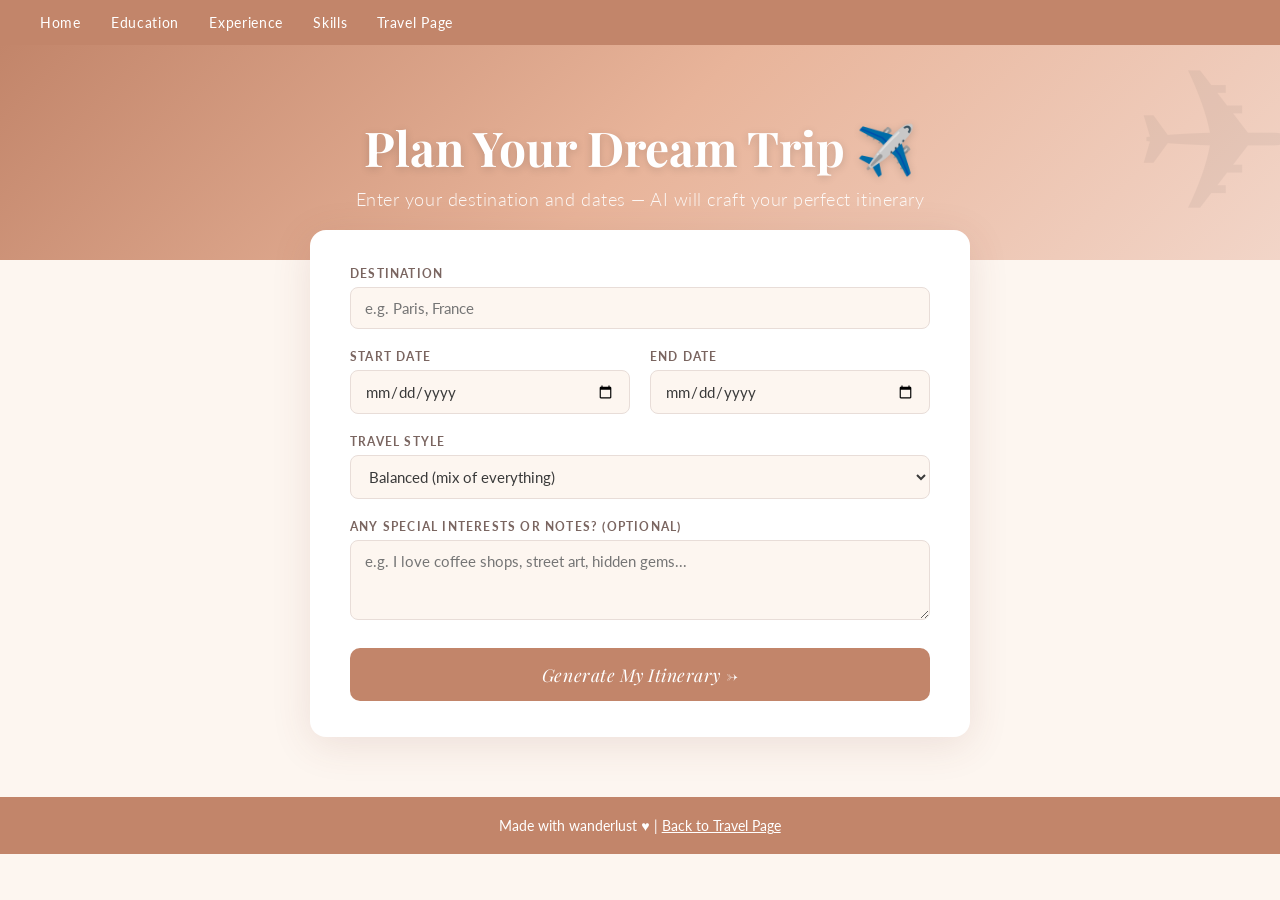
==== app.html @ 73e31652 "Add files via upload" ====
<!DOCTYPE html>
<html lang="en">
<head>
<meta charset="UTF-8">
<meta name="viewport" content="width=device-width, initial-scale=1.0">
<title>Travel Itinerary Generator</title>
<link href="https://fonts.googleapis.com/css2?family=Playfair+Display:ital,wght@0,400;0,700;1,400&family=Lato:wght@300;400;700&display=swap" rel="stylesheet">
<style>
  * { margin: 0; padding: 0; box-sizing: border-box; }

  :root {
    --cream: #fdf6f0;
    --terracotta: #c2856a;
    --terracotta-dark: #a8694f;
    --wine: #7a3b2e;
    --blush: #f2d5c8;
    --text: #3a3a3a;
    --muted: #7a6560;
  }

  body {
    font-family: 'Lato', sans-serif;
    background-color: var(--cream);
    color: var(--text);
    min-height: 100vh;
  }

  /* NAV */
  nav {
    background-color: var(--terracotta);
    padding: 14px 40px;
    display: flex;
    gap: 30px;
  }
  nav a {
    color: #fff;
    text-decoration: none;
    font-size: 14px;
    letter-spacing: 0.05em;
  }
  nav a:hover { text-decoration: underline; }

  /* HERO */
  .hero {
    background: linear-gradient(135deg, #c2856a 0%, #e8b49a 50%, #f2d5c8 100%);
    padding: 70px 20px 50px;
    text-align: center;
    position: relative;
    overflow: hidden;
  }
  .hero::before {
    content: '✈';
    position: absolute;
    font-size: 200px;
    opacity: 0.06;
    top: -30px;
    right: -20px;
  }
  .hero h1 {
    font-family: 'Playfair Display', serif;
    font-size: 3rem;
    color: #fff;
    margin-bottom: 10px;
    text-shadow: 0 2px 8px rgba(0,0,0,0.15);
  }
  .hero p {
    color: rgba(255,255,255,0.9);
    font-size: 1.1rem;
    font-weight: 300;
    letter-spacing: 0.03em;
  }

  /* FORM CARD */
  .form-container {
    max-width: 700px;
    margin: -30px auto 0;
    padding: 0 20px 60px;
    position: relative;
    z-index: 1;
  }

  .card {
    background: #fff;
    border-radius: 16px;
    padding: 36px 40px;
    box-shadow: 0 8px 40px rgba(122,59,46,0.12);
  }

  .form-grid {
    display: grid;
    grid-template-columns: 1fr 1fr;
    gap: 20px;
    margin-bottom: 20px;
  }

  .form-group {
    display: flex;
    flex-direction: column;
    gap: 6px;
  }
  .form-group.full { grid-column: 1 / -1; }

  label {
    font-size: 12px;
    font-weight: 700;
    letter-spacing: 0.1em;
    text-transform: uppercase;
    color: var(--muted);
  }

  input, select, textarea {
    border: 1.5px solid #e8ddd8;
    border-radius: 8px;
    padding: 11px 14px;
    font-family: 'Lato', sans-serif;
    font-size: 15px;
    color: var(--text);
    background: var(--cream);
    transition: border-color 0.2s;
    outline: none;
  }
  input:focus, select:focus, textarea:focus {
    border-color: var(--terracotta);
  }
  textarea { resize: vertical; min-height: 80px; }

  .generate-btn {
    width: 100%;
    background: var(--terracotta);
    color: #fff;
    border: none;
    border-radius: 10px;
    padding: 15px;
    font-family: 'Playfair Display', serif;
    font-size: 1.1rem;
    font-style: italic;
    cursor: pointer;
    letter-spacing: 0.03em;
    transition: background 0.2s, transform 0.1s;
    margin-top: 8px;
  }
  .generate-btn:hover { background: var(--terracotta-dark); }
  .generate-btn:active { transform: scale(0.98); }
  .generate-btn:disabled { background: #ccc; cursor: not-allowed; }

  /* RESULT */
  #result-section {
    max-width: 700px;
    margin: 0 auto;
    padding: 0 20px 80px;
    display: none;
  }

  #result-section h2 {
    font-family: 'Playfair Display', serif;
    font-size: 1.8rem;
    color: var(--wine);
    margin-bottom: 20px;
    text-align: center;
  }

  .itinerary-output {
    background: #fff;
    border-radius: 16px;
    padding: 36px 40px;
    box-shadow: 0 8px 40px rgba(122,59,46,0.12);
    line-height: 1.8;
    font-size: 15px;
    color: var(--text);
    white-space: pre-wrap;
  }

  /* Day headings inside output */
  .itinerary-output h3 {
    font-family: 'Playfair Display', serif;
    color: var(--wine);
    font-size: 1.2rem;
    margin: 20px 0 8px;
    border-left: 4px solid var(--terracotta);
    padding-left: 12px;
  }

  /* Loading spinner */
  .loader {
    display: none;
    text-align: center;
    padding: 30px;
    color: var(--muted);
    font-style: italic;
  }
  .loader span {
    display: inline-block;
    animation: pulse 1.2s ease-in-out infinite;
  }
  @keyframes pulse {
    0%, 100% { opacity: 1; }
    50% { opacity: 0.3; }
  }

  /* Footer */
  footer {
    background: var(--terracotta);
    color: #fff;
    text-align: center;
    padding: 20px;
    font-size: 14px;
  }
  footer a { color: #fff; text-decoration: underline; }

  @media (max-width: 560px) {
    .form-grid { grid-template-columns: 1fr; }
    .card, .itinerary-output { padding: 24px 20px; }
    .hero h1 { font-size: 2rem; }
  }
</style>
</head>
<body>

<nav>
  <a href="index.html">Home</a>
  <a href="education.html">Education</a>
  <a href="experience.html">Experience</a>
  <a href="skills.html">Skills</a>
  <a href="scratch.html">Travel Page</a>
</nav>

<div class="hero">
  <h1>Plan Your Dream Trip ✈️</h1>
  <p>Enter your destination and dates — AI will craft your perfect itinerary</p>
</div>

<div class="form-container">
  <div class="card">
    <div class="form-grid">
      <div class="form-group full">
        <label>Destination</label>
        <input type="text" id="destination" placeholder="e.g. Paris, France" />
      </div>
      <div class="form-group">
        <label>Start Date</label>
        <input type="date" id="start-date" />
      </div>
      <div class="form-group">
        <label>End Date</label>
        <input type="date" id="end-date" />
      </div>
      <div class="form-group full">
        <label>Travel Style</label>
        <select id="style">
          <option value="balanced">Balanced (mix of everything)</option>
          <option value="cultural">Cultural & Historical</option>
          <option value="foodie">Foodie & Local Markets</option>
          <option value="adventure">Adventure & Outdoors</option>
          <option value="luxury">Luxury & Relaxation</option>
          <option value="budget">Budget Traveler</option>
        </select>
      </div>
      <div class="form-group full">
        <label>Any special interests or notes? (optional)</label>
        <textarea id="notes" placeholder="e.g. I love coffee shops, street art, hidden gems..."></textarea>
      </div>
    </div>
    <button class="generate-btn" onclick="generateItinerary()">Generate My Itinerary →</button>
  </div>
</div>

<div id="result-section">
  <h2 id="result-title"></h2>
  <div class="loader" id="loader"><span>✈ Crafting your itinerary...</span></div>
  <div class="itinerary-output" id="itinerary-output"></div>
</div>

<footer>
  <p>Made with wanderlust ♥ | <a href="scratch.html">Back to Travel Page</a></p>
</footer>

<script>
async function generateItinerary() {
  const destination = document.getElementById('destination').value.trim();
  const startDate = document.getElementById('start-date').value;
  const endDate = document.getElementById('end-date').value;
  const style = document.getElementById('style').value;
  const notes = document.getElementById('notes').value.trim();

  if (!destination || !startDate || !endDate) {
    alert('Please fill in the destination and dates!');
    return;
  }

  if (new Date(endDate) < new Date(startDate)) {
    alert('End date must be after start date!');
    return;
  }

  const btn = document.querySelector('.generate-btn');
  btn.disabled = true;
  btn.textContent = 'Planning your trip...';

  const resultSection = document.getElementById('result-section');
  const loader = document.getElementById('loader');
  const output = document.getElementById('itinerary-output');
  const title = document.getElementById('result-title');

  resultSection.style.display = 'block';
  loader.style.display = 'block';
  output.innerHTML = '';

  const start = new Date(startDate);
  const end = new Date(endDate);
  const days = Math.round((end - start) / (1000 * 60 * 60 * 24)) + 1;

  const prompt = `Create a detailed ${days}-day travel itinerary for ${destination} from ${startDate} to ${endDate}.

Travel style: ${style}
${notes ? `Special interests: ${notes}` : ''}

For each day, provide:
- A thematic title for the day
- Morning, afternoon, and evening activities
- Specific touristic places, landmarks, restaurants, or experiences
- One practical tip for that day

Format each day clearly with "Day X — [Theme]:" as the header. Be specific, vivid, and enthusiastic. Make it feel like a real travel guide written by someone who loves ${destination}.`;

  try {
    const response = await fetch("https://api.anthropic.com/v1/messages", {
      method: "POST",
      headers: { "Content-Type": "application/json" },
      body: JSON.stringify({
        model: "claude-sonnet-4-20250514",
        max_tokens: 1000,
        messages: [{ role: "user", content: prompt }]
      })
    });

    const data = await response.json();
    const text = data.content[0].text;

    loader.style.display = 'none';
    title.textContent = `Your ${days}-Day Itinerary for ${destination}`;

    // Render with styled day headers
    const formatted = text.replace(/^(Day \d+[^:\n]*:)/gm, '<h3>$1</h3>');
    output.innerHTML = formatted;

    resultSection.scrollIntoView({ behavior: 'smooth', block: 'start' });

  } catch (err) {
    loader.style.display = 'none';
    output.innerHTML = '<p style="color:#c0392b;">Something went wrong. Please try again!</p>';
  }

  btn.disabled = false;
  btn.textContent = 'Generate My Itinerary →';
}
</script>

</body>
</html>
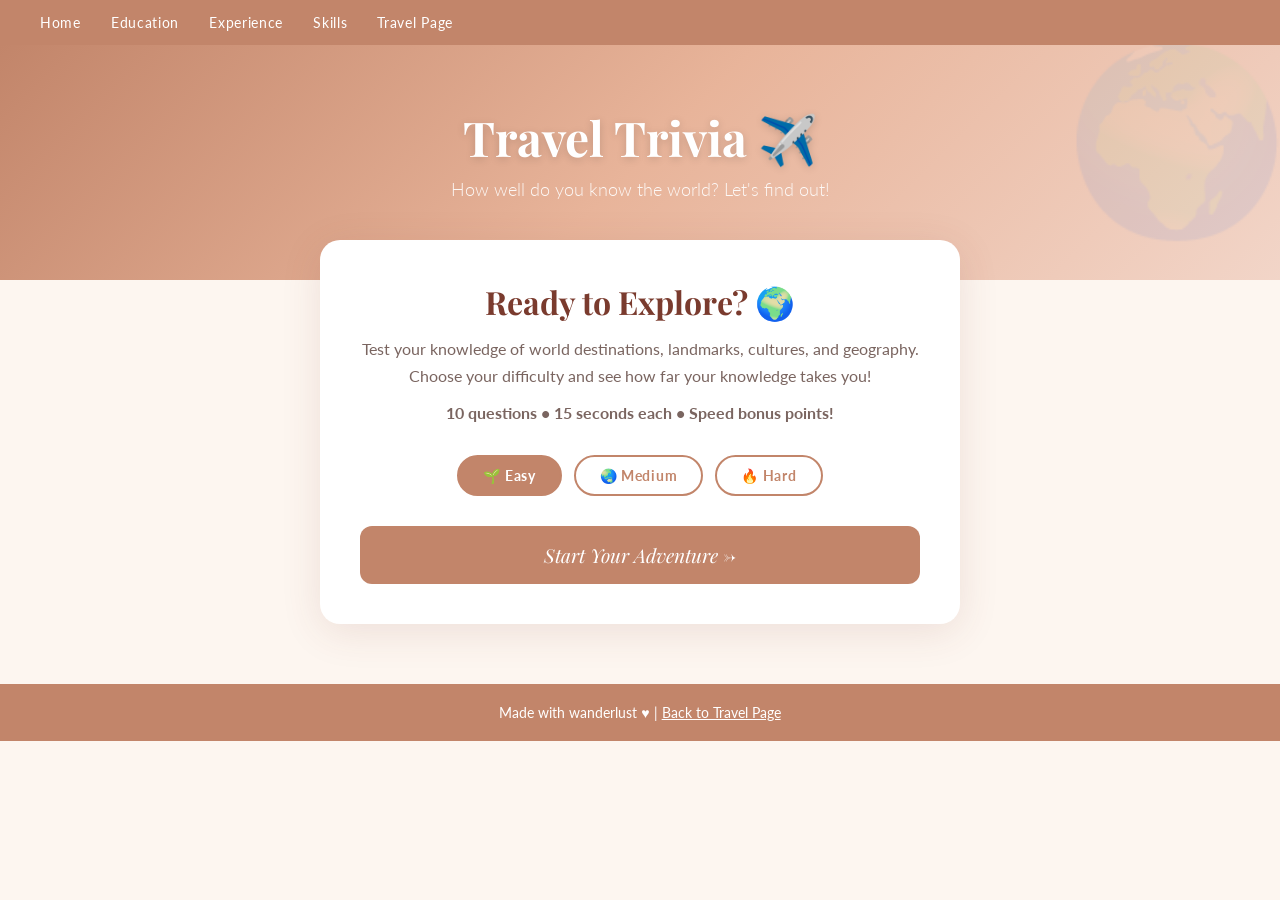
==== commit fa9c1664: "Add files via upload" ====
--- a/app.html
+++ b/app.html
@@ -3,7 +3,7 @@
 <head>
 <meta charset="UTF-8">
 <meta name="viewport" content="width=device-width, initial-scale=1.0">
-<title>Travel Itinerary Generator</title>
+<title>Travel Trivia Game</title>
 <link href="https://fonts.googleapis.com/css2?family=Playfair+Display:ital,wght@0,400;0,700;1,400&family=Lato:wght@300;400;700&display=swap" rel="stylesheet">
 <style>
   * { margin: 0; padding: 0; box-sizing: border-box; }
@@ -14,6 +14,8 @@
     --terracotta-dark: #a8694f;
     --wine: #7a3b2e;
     --blush: #f2d5c8;
+    --green: #6a9e7a;
+    --red: #c0534a;
     --text: #3a3a3a;
     --muted: #7a6560;
   }
@@ -25,7 +27,6 @@
     min-height: 100vh;
   }
 
-  /* NAV */
   nav {
     background-color: var(--terracotta);
     padding: 14px 40px;
@@ -40,21 +41,20 @@
   }
   nav a:hover { text-decoration: underline; }
 
-  /* HERO */
   .hero {
     background: linear-gradient(135deg, #c2856a 0%, #e8b49a 50%, #f2d5c8 100%);
-    padding: 70px 20px 50px;
+    padding: 60px 20px 80px;
     text-align: center;
     position: relative;
     overflow: hidden;
   }
   .hero::before {
-    content: '✈';
+    content: '🌍';
     position: absolute;
-    font-size: 200px;
-    opacity: 0.06;
-    top: -30px;
-    right: -20px;
+    font-size: 180px;
+    opacity: 0.07;
+    top: -20px;
+    right: -10px;
   }
   .hero h1 {
     font-family: 'Playfair Display', serif;
@@ -67,137 +67,227 @@
     color: rgba(255,255,255,0.9);
     font-size: 1.1rem;
     font-weight: 300;
-    letter-spacing: 0.03em;
-  }
-
-  /* FORM CARD */
-  .form-container {
-    max-width: 700px;
-    margin: -30px auto 0;
-    padding: 0 20px 60px;
+  }
+
+  .container {
+    max-width: 680px;
+    margin: -40px auto 60px;
+    padding: 0 20px;
     position: relative;
     z-index: 1;
   }
 
   .card {
     background: #fff;
-    border-radius: 16px;
-    padding: 36px 40px;
+    border-radius: 20px;
+    padding: 40px;
     box-shadow: 0 8px 40px rgba(122,59,46,0.12);
   }
 
-  .form-grid {
-    display: grid;
-    grid-template-columns: 1fr 1fr;
-    gap: 20px;
-    margin-bottom: 20px;
-  }
-
-  .form-group {
+  #start-screen { text-align: center; }
+  #start-screen h2 {
+    font-family: 'Playfair Display', serif;
+    font-size: 2rem;
+    color: var(--wine);
+    margin-bottom: 12px;
+  }
+  #start-screen p {
+    color: var(--muted);
+    margin-bottom: 10px;
+    line-height: 1.7;
+  }
+
+  .difficulty-btns {
     display: flex;
-    flex-direction: column;
-    gap: 6px;
-  }
-  .form-group.full { grid-column: 1 / -1; }
-
-  label {
-    font-size: 12px;
+    gap: 12px;
+    justify-content: center;
+    margin: 28px 0 10px;
+    flex-wrap: wrap;
+  }
+  .diff-btn {
+    padding: 10px 24px;
+    border-radius: 25px;
+    border: 2px solid var(--terracotta);
+    background: transparent;
+    color: var(--terracotta);
+    font-family: 'Lato', sans-serif;
+    font-size: 14px;
+    font-weight: 700;
+    cursor: pointer;
+    letter-spacing: 0.05em;
+    transition: all 0.2s;
+  }
+  .diff-btn:hover, .diff-btn.active {
+    background: var(--terracotta);
+    color: #fff;
+  }
+
+  .start-btn {
+    margin-top: 20px;
+    width: 100%;
+    background: var(--terracotta);
+    color: #fff;
+    border: none;
+    border-radius: 12px;
+    padding: 16px;
+    font-family: 'Playfair Display', serif;
+    font-size: 1.2rem;
+    font-style: italic;
+    cursor: pointer;
+    transition: background 0.2s, transform 0.1s;
+  }
+  .start-btn:hover { background: var(--terracotta-dark); }
+  .start-btn:active { transform: scale(0.98); }
+
+  #game-screen { display: none; }
+
+  .game-header {
+    display: flex;
+    justify-content: space-between;
+    align-items: center;
+    margin-bottom: 24px;
+  }
+  .score-badge {
+    background: var(--blush);
+    color: var(--wine);
+    padding: 6px 16px;
+    border-radius: 20px;
+    font-weight: 700;
+    font-size: 14px;
+  }
+  .question-counter { color: var(--muted); font-size: 14px; }
+
+  .timer-bar-wrap {
+    background: #f0e8e4;
+    border-radius: 8px;
+    height: 8px;
+    margin-bottom: 28px;
+    overflow: hidden;
+  }
+  .timer-bar {
+    height: 100%;
+    background: var(--terracotta);
+    border-radius: 8px;
+    transition: width 1s linear, background 0.3s;
+  }
+  .timer-bar.urgent { background: var(--red); }
+
+  .category-tag {
+    display: inline-block;
+    background: var(--blush);
+    color: var(--wine);
+    font-size: 11px;
     font-weight: 700;
     letter-spacing: 0.1em;
     text-transform: uppercase;
-    color: var(--muted);
-  }
-
-  input, select, textarea {
-    border: 1.5px solid #e8ddd8;
-    border-radius: 8px;
-    padding: 11px 14px;
+    padding: 4px 12px;
+    border-radius: 12px;
+    margin-bottom: 14px;
+  }
+
+  .question-text {
+    font-family: 'Playfair Display', serif;
+    font-size: 1.4rem;
+    color: var(--wine);
+    margin-bottom: 28px;
+    line-height: 1.5;
+  }
+
+  .answers {
+    display: grid;
+    grid-template-columns: 1fr 1fr;
+    gap: 12px;
+  }
+  .answer-btn {
+    background: var(--cream);
+    border: 2px solid #e8ddd8;
+    border-radius: 12px;
+    padding: 14px 16px;
     font-family: 'Lato', sans-serif;
-    font-size: 15px;
+    font-size: 14px;
     color: var(--text);
-    background: var(--cream);
-    transition: border-color 0.2s;
-    outline: none;
-  }
-  input:focus, select:focus, textarea:focus {
+    cursor: pointer;
+    text-align: left;
+    transition: all 0.2s;
+    line-height: 1.4;
+  }
+  .answer-btn:hover:not(:disabled) {
     border-color: var(--terracotta);
-  }
-  textarea { resize: vertical; min-height: 80px; }
-
-  .generate-btn {
+    background: #fff;
+  }
+  .answer-btn.correct {
+    background: #e8f5ec;
+    border-color: var(--green);
+    color: #2d6a3f;
+    font-weight: 700;
+  }
+  .answer-btn.wrong {
+    background: #fde8e8;
+    border-color: var(--red);
+    color: var(--red);
+  }
+  .answer-btn:disabled { cursor: default; }
+
+  .feedback {
+    margin-top: 20px;
+    padding: 14px 18px;
+    border-radius: 10px;
+    font-size: 14px;
+    line-height: 1.6;
+    display: none;
+  }
+  .feedback.correct { background: #e8f5ec; color: #2d6a3f; display: block; }
+  .feedback.wrong { background: #fde8e8; color: var(--red); display: block; }
+
+  .next-btn {
+    margin-top: 20px;
     width: 100%;
     background: var(--terracotta);
     color: #fff;
     border: none;
-    border-radius: 10px;
-    padding: 15px;
+    border-radius: 12px;
+    padding: 14px;
     font-family: 'Playfair Display', serif;
     font-size: 1.1rem;
     font-style: italic;
     cursor: pointer;
-    letter-spacing: 0.03em;
-    transition: background 0.2s, transform 0.1s;
-    margin-top: 8px;
-  }
-  .generate-btn:hover { background: var(--terracotta-dark); }
-  .generate-btn:active { transform: scale(0.98); }
-  .generate-btn:disabled { background: #ccc; cursor: not-allowed; }
-
-  /* RESULT */
-  #result-section {
-    max-width: 700px;
-    margin: 0 auto;
-    padding: 0 20px 80px;
     display: none;
-  }
-
-  #result-section h2 {
-    font-family: 'Playfair Display', serif;
-    font-size: 1.8rem;
+    transition: background 0.2s;
+  }
+  .next-btn:hover { background: var(--terracotta-dark); }
+
+  #result-screen { display: none; text-align: center; }
+  .result-emoji { font-size: 64px; margin-bottom: 16px; }
+  #result-screen h2 {
+    font-family: 'Playfair Display', serif;
+    font-size: 2rem;
     color: var(--wine);
-    margin-bottom: 20px;
-    text-align: center;
-  }
-
-  .itinerary-output {
-    background: #fff;
-    border-radius: 16px;
-    padding: 36px 40px;
-    box-shadow: 0 8px 40px rgba(122,59,46,0.12);
-    line-height: 1.8;
-    font-size: 15px;
-    color: var(--text);
-    white-space: pre-wrap;
-  }
-
-  /* Day headings inside output */
-  .itinerary-output h3 {
-    font-family: 'Playfair Display', serif;
-    color: var(--wine);
+    margin-bottom: 8px;
+  }
+  #result-screen p { color: var(--muted); margin-bottom: 6px; font-size: 15px; }
+  .final-score {
+    font-size: 3rem;
+    font-weight: 700;
+    color: var(--terracotta);
+    font-family: 'Playfair Display', serif;
+    margin: 16px 0;
+  }
+  .result-message { font-style: italic; color: var(--muted); margin-bottom: 28px !important; }
+  .play-again-btn {
+    width: 100%;
+    background: var(--terracotta);
+    color: #fff;
+    border: none;
+    border-radius: 12px;
+    padding: 16px;
+    font-family: 'Playfair Display', serif;
     font-size: 1.2rem;
-    margin: 20px 0 8px;
-    border-left: 4px solid var(--terracotta);
-    padding-left: 12px;
-  }
-
-  /* Loading spinner */
-  .loader {
-    display: none;
-    text-align: center;
-    padding: 30px;
-    color: var(--muted);
     font-style: italic;
-  }
-  .loader span {
-    display: inline-block;
-    animation: pulse 1.2s ease-in-out infinite;
-  }
-  @keyframes pulse {
-    0%, 100% { opacity: 1; }
-    50% { opacity: 0.3; }
-  }
-
-  /* Footer */
+    cursor: pointer;
+    transition: background 0.2s;
+  }
+  .play-again-btn:hover { background: var(--terracotta-dark); }
+
   footer {
     background: var(--terracotta);
     color: #fff;
@@ -207,9 +297,9 @@
   }
   footer a { color: #fff; text-decoration: underline; }
 
-  @media (max-width: 560px) {
-    .form-grid { grid-template-columns: 1fr; }
-    .card, .itinerary-output { padding: 24px 20px; }
+  @media (max-width: 500px) {
+    .answers { grid-template-columns: 1fr; }
+    .card { padding: 24px 20px; }
     .hero h1 { font-size: 2rem; }
   }
 </style>
@@ -225,49 +315,51 @@
 </nav>
 
 <div class="hero">
-  <h1>Plan Your Dream Trip ✈️</h1>
-  <p>Enter your destination and dates — AI will craft your perfect itinerary</p>
+  <h1>Travel Trivia ✈️</h1>
+  <p>How well do you know the world? Let's find out!</p>
 </div>
 
-<div class="form-container">
+<div class="container">
   <div class="card">
-    <div class="form-grid">
-      <div class="form-group full">
-        <label>Destination</label>
-        <input type="text" id="destination" placeholder="e.g. Paris, France" />
+
+    <div id="start-screen">
+      <h2>Ready to Explore? 🌍</h2>
+      <p>Test your knowledge of world destinations, landmarks, cultures, and geography. Choose your difficulty and see how far your knowledge takes you!</p>
+      <p style="margin-top:8px;"><strong>10 questions • 15 seconds each • Speed bonus points!</strong></p>
+      <div class="difficulty-btns">
+        <button class="diff-btn active" onclick="selectDifficulty('easy', this)">🌱 Easy</button>
+        <button class="diff-btn" onclick="selectDifficulty('medium', this)">🌏 Medium</button>
+        <button class="diff-btn" onclick="selectDifficulty('hard', this)">🔥 Hard</button>
       </div>
-      <div class="form-group">
-        <label>Start Date</label>
-        <input type="date" id="start-date" />
+      <button class="start-btn" onclick="startGame()">Start Your Adventure →</button>
+    </div>
+
+    <div id="game-screen">
+      <div class="game-header">
+        <div class="score-badge">⭐ Score: <span id="score-display">0</span></div>
+        <div class="question-counter">Question <span id="q-num">1</span> of 10</div>
       </div>
-      <div class="form-group">
-        <label>End Date</label>
-        <input type="date" id="end-date" />
+      <div class="timer-bar-wrap">
+        <div class="timer-bar" id="timer-bar"></div>
       </div>
-      <div class="form-group full">
-        <label>Travel Style</label>
-        <select id="style">
-          <option value="balanced">Balanced (mix of everything)</option>
-          <option value="cultural">Cultural & Historical</option>
-          <option value="foodie">Foodie & Local Markets</option>
-          <option value="adventure">Adventure & Outdoors</option>
-          <option value="luxury">Luxury & Relaxation</option>
-          <option value="budget">Budget Traveler</option>
-        </select>
-      </div>
-      <div class="form-group full">
-        <label>Any special interests or notes? (optional)</label>
-        <textarea id="notes" placeholder="e.g. I love coffee shops, street art, hidden gems..."></textarea>
-      </div>
+      <div class="category-tag" id="category-tag">Geography</div>
+      <div class="question-text" id="question-text"></div>
+      <div class="answers" id="answers-grid"></div>
+      <div class="feedback" id="feedback"></div>
+      <button class="next-btn" id="next-btn" onclick="nextQuestion()">Next Question →</button>
     </div>
-    <button class="generate-btn" onclick="generateItinerary()">Generate My Itinerary →</button>
+
+    <div id="result-screen">
+      <div class="result-emoji" id="result-emoji">🌍</div>
+      <h2 id="result-title">Adventure Complete!</h2>
+      <div class="final-score" id="final-score">0 pts</div>
+      <p class="result-message" id="result-message"></p>
+      <p>Correct answers: <strong id="correct-count">0</strong> &nbsp;|&nbsp; Speed bonuses: <strong id="bonus-count">0</strong></p>
+      <br>
+      <button class="play-again-btn" onclick="resetGame()">Play Again →</button>
+    </div>
+
   </div>
-</div>
-
-<div id="result-section">
-  <h2 id="result-title"></h2>
-  <div class="loader" id="loader"><span>✈ Crafting your itinerary...</span></div>
-  <div class="itinerary-output" id="itinerary-output"></div>
 </div>
 
 <footer>
@@ -275,85 +367,199 @@
 </footer>
 
 <script>
-async function generateItinerary() {
-  const destination = document.getElementById('destination').value.trim();
-  const startDate = document.getElementById('start-date').value;
-  const endDate = document.getElementById('end-date').value;
-  const style = document.getElementById('style').value;
-  const notes = document.getElementById('notes').value.trim();
-
-  if (!destination || !startDate || !endDate) {
-    alert('Please fill in the destination and dates!');
-    return;
-  }
-
-  if (new Date(endDate) < new Date(startDate)) {
-    alert('End date must be after start date!');
-    return;
-  }
-
-  const btn = document.querySelector('.generate-btn');
-  btn.disabled = true;
-  btn.textContent = 'Planning your trip...';
-
-  const resultSection = document.getElementById('result-section');
-  const loader = document.getElementById('loader');
-  const output = document.getElementById('itinerary-output');
-  const title = document.getElementById('result-title');
-
-  resultSection.style.display = 'block';
-  loader.style.display = 'block';
-  output.innerHTML = '';
-
-  const start = new Date(startDate);
-  const end = new Date(endDate);
-  const days = Math.round((end - start) / (1000 * 60 * 60 * 24)) + 1;
-
-  const prompt = `Create a detailed ${days}-day travel itinerary for ${destination} from ${startDate} to ${endDate}.
-
-Travel style: ${style}
-${notes ? `Special interests: ${notes}` : ''}
-
-For each day, provide:
-- A thematic title for the day
-- Morning, afternoon, and evening activities
-- Specific touristic places, landmarks, restaurants, or experiences
-- One practical tip for that day
-
-Format each day clearly with "Day X — [Theme]:" as the header. Be specific, vivid, and enthusiastic. Make it feel like a real travel guide written by someone who loves ${destination}.`;
-
-  try {
-    const response = await fetch("https://api.anthropic.com/v1/messages", {
-      method: "POST",
-      headers: { "Content-Type": "application/json" },
-      body: JSON.stringify({
-        model: "claude-sonnet-4-20250514",
-        max_tokens: 1000,
-        messages: [{ role: "user", content: prompt }]
-      })
+const allQuestions = {
+  easy: [
+    { category: "Geography", question: "What is the capital of France?", answers: ["Paris", "Lyon", "Marseille", "Nice"], correct: 0, fact: "Paris has been the capital of France since 987 AD!" },
+    { category: "Landmarks", question: "In which country is the Eiffel Tower located?", answers: ["Italy", "Spain", "France", "Germany"], correct: 2, fact: "The Eiffel Tower was built in 1889 for the World's Fair." },
+    { category: "Geography", question: "What is the largest country in the world by area?", answers: ["China", "USA", "Canada", "Russia"], correct: 3, fact: "Russia covers about 11% of the world's total land area!" },
+    { category: "Culture", question: "What language is spoken in Brazil?", answers: ["Spanish", "Portuguese", "French", "English"], correct: 1, fact: "Brazil is the only Portuguese-speaking country in South America." },
+    { category: "Geography", question: "Which ocean is the largest?", answers: ["Atlantic", "Indian", "Arctic", "Pacific"], correct: 3, fact: "The Pacific Ocean covers more area than all of Earth's landmasses combined!" },
+    { category: "Landmarks", question: "Where is the Colosseum located?", answers: ["Athens", "Rome", "Madrid", "Cairo"], correct: 1, fact: "The Colosseum could hold between 50,000 and 80,000 spectators!" },
+    { category: "Geography", question: "What is the capital of Japan?", answers: ["Osaka", "Kyoto", "Tokyo", "Hiroshima"], correct: 2, fact: "Tokyo is the world's most populous metropolitan area." },
+    { category: "Culture", question: "What country is known as the Land of the Rising Sun?", answers: ["China", "South Korea", "Thailand", "Japan"], correct: 3, fact: "Japan's name in Japanese, 'Nihon', means 'origin of the sun'." },
+    { category: "Geography", question: "Which country has the most natural lakes?", answers: ["USA", "Brazil", "Canada", "Russia"], correct: 2, fact: "Canada has about 60% of the world's natural lakes!" },
+    { category: "Landmarks", question: "Where is the Taj Mahal located?", answers: ["Pakistan", "Bangladesh", "India", "Nepal"], correct: 2, fact: "The Taj Mahal was built by Emperor Shah Jahan in memory of his wife." },
+    { category: "Geography", question: "What is the smallest country in the world?", answers: ["Monaco", "Vatican City", "San Marino", "Liechtenstein"], correct: 1, fact: "Vatican City is only about 0.44 square kilometers!" },
+    { category: "Culture", question: "What is the currency of Japan?", answers: ["Yuan", "Won", "Yen", "Ringgit"], correct: 2, fact: "The yen is one of the most traded currencies in the world." },
+  ],
+  medium: [
+    { category: "Geography", question: "What is the longest river in the world?", answers: ["Amazon", "Yangtze", "Mississippi", "Nile"], correct: 3, fact: "The Nile stretches about 6,650 km through northeastern Africa." },
+    { category: "Landmarks", question: "In which city is the Sagrada Família located?", answers: ["Madrid", "Lisbon", "Barcelona", "Valencia"], correct: 2, fact: "The Sagrada Família has been under construction since 1882!" },
+    { category: "Geography", question: "What is the capital of Australia?", answers: ["Sydney", "Melbourne", "Brisbane", "Canberra"], correct: 3, fact: "Canberra was chosen as capital as a compromise between Sydney and Melbourne." },
+    { category: "Culture", question: "In which country did the Olympics originate?", answers: ["Italy", "Egypt", "Greece", "Turkey"], correct: 2, fact: "The ancient Olympics were held in Olympia, Greece, starting around 776 BC." },
+    { category: "Geography", question: "Which African country has the most pyramids?", answers: ["Egypt", "Sudan", "Libya", "Ethiopia"], correct: 1, fact: "Sudan has more ancient pyramids than Egypt — over 200!" },
+    { category: "Landmarks", question: "Where is Machu Picchu located?", answers: ["Bolivia", "Ecuador", "Colombia", "Peru"], correct: 3, fact: "Machu Picchu sits at 2,430 meters above sea level in the Andes Mountains." },
+    { category: "Culture", question: "What is the most visited country in the world?", answers: ["USA", "China", "Spain", "France"], correct: 3, fact: "France welcomes nearly 90 million tourists per year." },
+    { category: "Geography", question: "Which country has the most time zones?", answers: ["Russia", "USA", "China", "France"], correct: 3, fact: "France has 12 time zones due to its overseas territories!" },
+    { category: "Landmarks", question: "Where is the world's largest coral reef system?", answers: ["Caribbean Sea", "Red Sea", "Australia", "Indonesia"], correct: 2, fact: "Australia's Great Barrier Reef is visible from outer space!" },
+    { category: "Culture", question: "Which country invented sushi?", answers: ["China", "Korea", "Japan", "Thailand"], correct: 2, fact: "Sushi originated in Southeast Asia as a way to preserve fish in rice." },
+    { category: "Geography", question: "What is the highest mountain in Africa?", answers: ["Mount Kenya", "Kilimanjaro", "Mount Elgon", "Rwenzori"], correct: 1, fact: "Mount Kilimanjaro in Tanzania stands at 5,895 meters." },
+    { category: "Landmarks", question: "In which country is Angkor Wat located?", answers: ["Thailand", "Vietnam", "Laos", "Cambodia"], correct: 3, fact: "Angkor Wat is the largest religious monument in the world." },
+  ],
+  hard: [
+    { category: "Geography", question: "What is the capital of Kyrgyzstan?", answers: ["Almaty", "Tashkent", "Bishkek", "Dushanbe"], correct: 2, fact: "Bishkek was known as Frunze during the Soviet era." },
+    { category: "Culture", question: "What is the national dish of Spain?", answers: ["Tapas", "Gazpacho", "Paella", "Tortilla"], correct: 2, fact: "Paella originated in the Valencia region of Spain in the 19th century." },
+    { category: "Geography", question: "Which country has the most UNESCO World Heritage Sites?", answers: ["China", "Italy", "Spain", "Germany"], correct: 1, fact: "Italy has 58 UNESCO World Heritage Sites as of 2023." },
+    { category: "Landmarks", question: "Where is the ancient city of Petra located?", answers: ["Israel", "Egypt", "Jordan", "Saudi Arabia"], correct: 2, fact: "Petra, known as the 'Rose City', was carved into rose-red sandstone cliffs." },
+    { category: "Geography", question: "What is the deepest lake in the world?", answers: ["Caspian Sea", "Lake Superior", "Lake Baikal", "Crater Lake"], correct: 2, fact: "Lake Baikal in Russia is 1,642 meters deep and holds 20% of the world's fresh water." },
+    { category: "Culture", question: "In which country is the festival of Diwali most celebrated?", answers: ["Bangladesh", "Pakistan", "Sri Lanka", "India"], correct: 3, fact: "Diwali, the Festival of Lights, symbolizes the victory of light over darkness." },
+    { category: "Geography", question: "Which is the only country to border both the Atlantic and Indian Oceans?", answers: ["Mozambique", "Angola", "Namibia", "South Africa"], correct: 3, fact: "South Africa's Cape Point is where the two oceans famously meet." },
+    { category: "Landmarks", question: "What ancient wonder was located in Alexandria, Egypt?", answers: ["The Colossus", "The Lighthouse", "The Mausoleum", "The Temple"], correct: 1, fact: "The Lighthouse of Alexandria was one of the tallest man-made structures for centuries." },
+    { category: "Culture", question: "Which country has the most official languages?", answers: ["India", "South Africa", "Switzerland", "Bolivia"], correct: 1, fact: "South Africa has 11 official languages, including Zulu, Xhosa, and Afrikaans." },
+    { category: "Geography", question: "What is the name of the world's largest hot desert?", answers: ["Gobi", "Arabian", "Kalahari", "Sahara"], correct: 3, fact: "The Sahara Desert covers about 9.2 million square kilometers across North Africa." },
+    { category: "Landmarks", question: "Where is the world's largest salt flat located?", answers: ["Chile", "Argentina", "Peru", "Bolivia"], correct: 3, fact: "Salar de Uyuni in Bolivia spans over 10,000 square kilometers!" },
+    { category: "Culture", question: "What country is the origin of the tango dance?", answers: ["Brazil", "Spain", "Argentina", "Colombia"], correct: 2, fact: "The tango emerged in Buenos Aires in the late 19th century." },
+  ]
+};
+
+let currentDifficulty = 'easy';
+let questions = [];
+let currentIndex = 0;
+let score = 0;
+let correctCount = 0;
+let bonusCount = 0;
+let timerInterval = null;
+let timeLeft = 15;
+let answered = false;
+
+function selectDifficulty(level, btn) {
+  currentDifficulty = level;
+  document.querySelectorAll('.diff-btn').forEach(b => b.classList.remove('active'));
+  btn.classList.add('active');
+}
+
+function shuffle(arr) {
+  return [...arr].sort(() => Math.random() - 0.5);
+}
+
+function startGame() {
+  questions = shuffle(allQuestions[currentDifficulty]).slice(0, 10);
+  currentIndex = 0;
+  score = 0;
+  correctCount = 0;
+  bonusCount = 0;
+  document.getElementById('start-screen').style.display = 'none';
+  document.getElementById('game-screen').style.display = 'block';
+  loadQuestion();
+}
+
+function loadQuestion() {
+  answered = false;
+  const q = questions[currentIndex];
+  document.getElementById('q-num').textContent = currentIndex + 1;
+  document.getElementById('score-display').textContent = score;
+  document.getElementById('category-tag').textContent = q.category;
+  document.getElementById('question-text').textContent = q.question;
+  document.getElementById('feedback').className = 'feedback';
+  document.getElementById('feedback').textContent = '';
+  document.getElementById('next-btn').style.display = 'none';
+
+  const grid = document.getElementById('answers-grid');
+  grid.innerHTML = '';
+
+  const shuffled = shuffle([0,1,2,3]);
+  shuffled.forEach(i => {
+    const btn = document.createElement('button');
+    btn.className = 'answer-btn';
+    btn.textContent = q.answers[i];
+    btn.onclick = () => selectAnswer(i, btn);
+    grid.appendChild(btn);
+  });
+
+  startTimer();
+}
+
+function startTimer() {
+  timeLeft = 15;
+  clearInterval(timerInterval);
+  const bar = document.getElementById('timer-bar');
+  bar.style.width = '100%';
+  bar.classList.remove('urgent');
+
+  timerInterval = setInterval(() => {
+    timeLeft--;
+    bar.style.width = ((timeLeft / 15) * 100) + '%';
+    if (timeLeft <= 5) bar.classList.add('urgent');
+    if (timeLeft <= 0) { clearInterval(timerInterval); if (!answered) timeUp(); }
+  }, 1000);
+}
+
+function timeUp() {
+  answered = true;
+  const q = questions[currentIndex];
+  document.querySelectorAll('.answer-btn').forEach(btn => {
+    btn.disabled = true;
+    if (btn.textContent === q.answers[q.correct]) btn.classList.add('correct');
+  });
+  const fb = document.getElementById('feedback');
+  fb.className = 'feedback wrong';
+  fb.textContent = "⏰ Time's up! The answer was: " + q.answers[q.correct] + ". " + q.fact;
+  document.getElementById('next-btn').style.display = 'block';
+  document.getElementById('next-btn').textContent = currentIndex < 9 ? 'Next Question →' : 'See Results →';
+}
+
+function selectAnswer(index, clickedBtn) {
+  if (answered) return;
+  answered = true;
+  clearInterval(timerInterval);
+
+  const q = questions[currentIndex];
+  document.querySelectorAll('.answer-btn').forEach(btn => btn.disabled = true);
+
+  const fb = document.getElementById('feedback');
+
+  if (index === q.correct) {
+    clickedBtn.classList.add('correct');
+    const timeBonus = timeLeft >= 10 ? 2 : 1;
+    score += timeBonus;
+    correctCount++;
+    if (timeLeft >= 10) bonusCount++;
+    fb.className = 'feedback correct';
+    fb.textContent = (timeLeft >= 10 ? '⚡ Speed bonus! +2 points! ' : '✅ Correct! +1 point! ') + q.fact;
+  } else {
+    clickedBtn.classList.add('wrong');
+    document.querySelectorAll('.answer-btn').forEach(btn => {
+      if (btn.textContent === q.answers[q.correct]) btn.classList.add('correct');
     });
-
-    const data = await response.json();
-    const text = data.content[0].text;
-
-    loader.style.display = 'none';
-    title.textContent = `Your ${days}-Day Itinerary for ${destination}`;
-
-    // Render with styled day headers
-    const formatted = text.replace(/^(Day \d+[^:\n]*:)/gm, '<h3>$1</h3>');
-    output.innerHTML = formatted;
-
-    resultSection.scrollIntoView({ behavior: 'smooth', block: 'start' });
-
-  } catch (err) {
-    loader.style.display = 'none';
-    output.innerHTML = '<p style="color:#c0392b;">Something went wrong. Please try again!</p>';
-  }
-
-  btn.disabled = false;
-  btn.textContent = 'Generate My Itinerary →';
+    fb.className = 'feedback wrong';
+    fb.textContent = '❌ Not quite! The answer was: ' + q.answers[q.correct] + '. ' + q.fact;
+  }
+
+  document.getElementById('score-display').textContent = score;
+  document.getElementById('next-btn').style.display = 'block';
+  document.getElementById('next-btn').textContent = currentIndex < 9 ? 'Next Question →' : 'See Results →';
+}
+
+function nextQuestion() {
+  currentIndex++;
+  if (currentIndex >= 10) showResults();
+  else loadQuestion();
+}
+
+function showResults() {
+  document.getElementById('game-screen').style.display = 'none';
+  document.getElementById('result-screen').style.display = 'block';
+  document.getElementById('final-score').textContent = score + ' pts';
+  document.getElementById('correct-count').textContent = correctCount;
+  document.getElementById('bonus-count').textContent = bonusCount;
+
+  const pct = correctCount / 10;
+  let emoji, title, message;
+  if (pct === 1)       { emoji='🏆'; title='World Explorer!';      message="Perfect score! You know this world like the back of your hand. You were born to travel!"; }
+  else if (pct >= 0.8) { emoji='✈️'; title='Seasoned Traveler!';   message="Impressive! You clearly have a passion for the world. A few more trips and you'll be unstoppable!"; }
+  else if (pct >= 0.6) { emoji='🌍'; title='Curious Adventurer!';  message="Not bad! You know your way around the globe. Time to book that next trip!"; }
+  else if (pct >= 0.4) { emoji='🗺️'; title='Budding Explorer!';    message="A good start! The world has so much to teach you. Every journey begins with a single step!"; }
+  else                 { emoji='🌱'; title='Future Traveler!';      message="Don't worry — the best way to learn about the world is to go explore it!"; }
+
+  document.getElementById('result-emoji').textContent = emoji;
+  document.getElementById('result-title').textContent = title;
+  document.getElementById('result-message').textContent = message;
+}
+
+function resetGame() {
+  document.getElementById('result-screen').style.display = 'none';
+  document.getElementById('start-screen').style.display = 'block';
 }
 </script>
-
 </body>
 </html>
